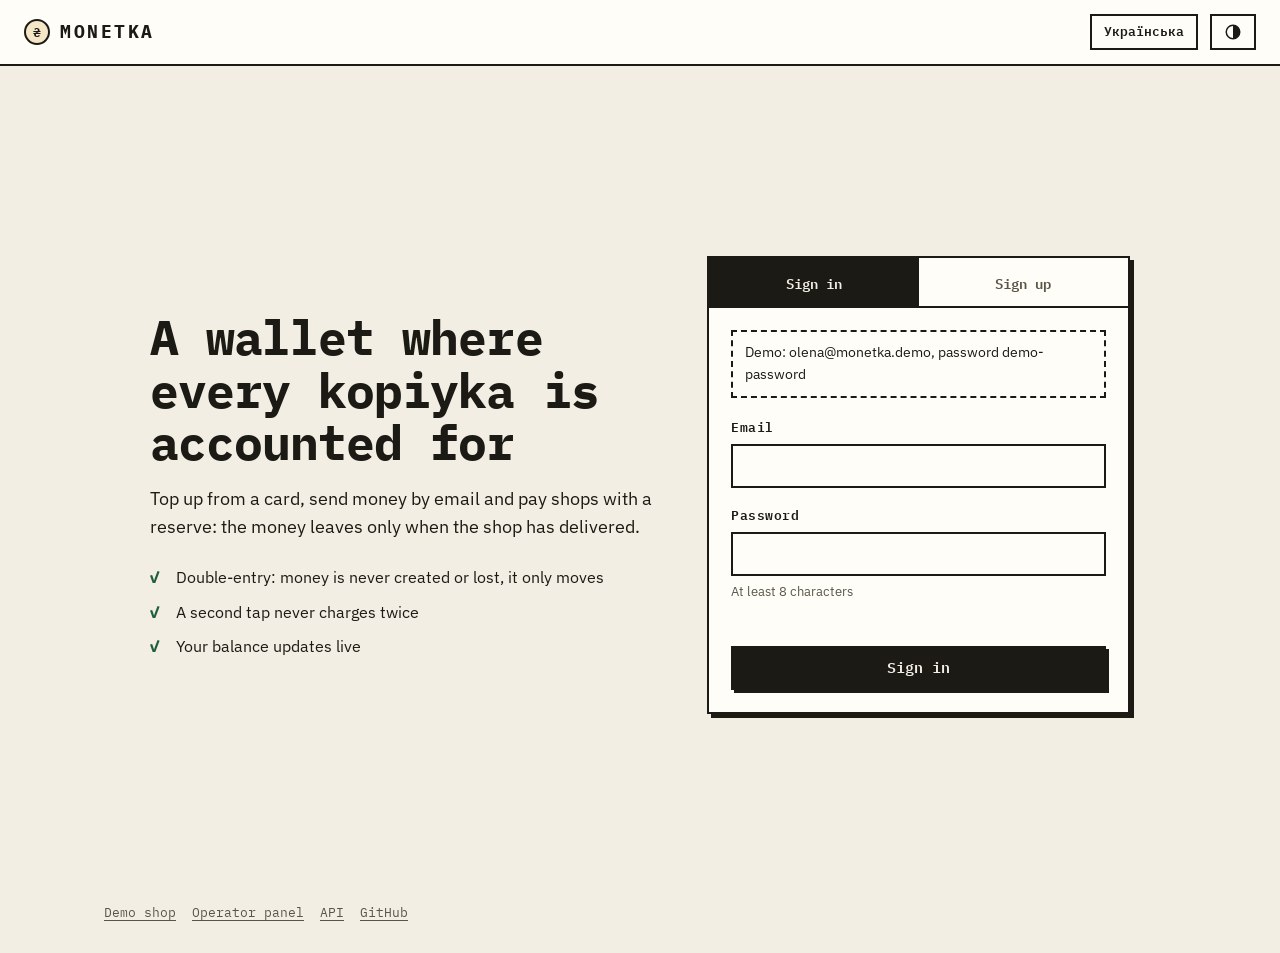
==== app/web/static/index.html @ 795eea0b "feat: add sign-in page" ====
<!doctype html>
<html lang="uk">
<head>
<meta charset="utf-8">
<meta name="viewport" content="width=device-width, initial-scale=1">
<link rel="icon" href="assets/favicon.svg" type="image/svg+xml">
<link rel="preconnect" href="https://fonts.googleapis.com">
<link rel="preconnect" href="https://fonts.gstatic.com" crossorigin>
<link rel="stylesheet" href="https://fonts.googleapis.com/css2?family=IBM+Plex+Mono:wght@400;600;700&family=IBM+Plex+Sans:wght@400;600&display=swap">
<link rel="stylesheet" href="assets/css/monetka.css">
<title>Monetka</title>
<meta name="description" content="Monetka: a digital wallet on a double-entry ledger">
</head>
<body>
<a class="skip" href="#main" data-i18n="skip">Skip to content</a>
<header class="topbar">
  <a class="logo" href="index.html"><span class="coin" aria-hidden="true">₴</span>Monetka</a>
  <button class="btn small ghost" type="button" data-action="lang" data-i18n="nav.lang">English</button>
  <button class="btn small ghost" type="button" data-action="theme" data-i18n-label="nav.theme" aria-label="Switch theme"><svg viewBox="0 0 24 24" aria-hidden="true"><circle cx="12" cy="12" r="9" fill="none" stroke="currentColor" stroke-width="2"/><path d="M12 3a9 9 0 0 1 0 18z" fill="currentColor"/></svg></button>
</header>
<main id="main" class="auth">
  <div class="auth-wrap">
    <section>
      <h1 data-i18n="auth.title"></h1>
      <p class="lead" data-i18n="auth.lead"></p>
      <ul class="facts">
        <li data-i18n="auth.fact1"></li>
        <li data-i18n="auth.fact2"></li>
        <li data-i18n="auth.fact3"></li>
      </ul>
    </section>
    <section class="card">
      <div class="tabs" role="tablist">
        <button type="button" role="tab" id="tab-in" aria-selected="true" aria-controls="auth-form" data-mode="in" data-i18n="auth.signin"></button>
        <button type="button" role="tab" id="tab-up" aria-selected="false" aria-controls="auth-form" data-mode="up" data-i18n="auth.signup"></button>
      </div>
      <p class="demo-note" data-i18n="auth.demo"></p>
      <form id="auth-form" role="tabpanel" aria-labelledby="tab-in" novalidate>
        <div class="field">
          <label for="email" data-i18n="auth.email"></label>
          <input id="email" name="email" type="email" autocomplete="username" required>
        </div>
        <div class="field">
          <label for="password" data-i18n="auth.password"></label>
          <input id="password" name="password" type="password" autocomplete="current-password" minlength="8" required aria-describedby="password-hint">
          <span class="hint" id="password-hint" data-i18n="auth.passwordHint"></span>
        </div>
        <p class="form-error" role="alert"></p>
        <button class="btn primary" type="submit" data-i18n="auth.submitIn" style="width:100%"></button>
      </form>
    </section>
  </div>
</main>
<footer class="site">
  <a href="shop.html" data-i18n="nav.shop"></a>
  <a href="ops.html" data-i18n="nav.ops"></a>
  <a href="/docs" data-i18n="nav.api" id="api-link"></a>
  <a href="https://github.com/ZamotVlad/monetka">GitHub</a>
</footer>
<script type="module" src="assets/js/auth.js"></script>
</body>
</html>
---- app/web/static/assets/css/monetka.css ----
/* Monetka: a ledger book on paper. Thick rules, offset shadows, numbers in mono. */

:root {
  --paper: #f3eee3;
  --card: #fffdf7;
  --ink: #1c1a15;
  --muted: #5b5548;
  --rule: #d8cfbb;
  --green: #1f5f3b;
  --green-soft: #dcebdf;
  --red: #9c2418;
  --red-soft: #f6dfda;
  --amber: #82460a;
  --amber-soft: #f6e6c8;
  --focus: #c2410c;
  --shadow: 4px 4px 0 var(--ink);
  --mono: "IBM Plex Mono", ui-monospace, Menlo, Consolas, monospace;
  --sans: "IBM Plex Sans", system-ui, -apple-system, "Segoe UI", sans-serif;
  color-scheme: light;
}

@media (prefers-color-scheme: dark) {
  :root:not([data-theme="light"]) {
    --paper: #15130f;
    --card: #1f1c16;
    --ink: #efe8d8;
    --muted: #b3aa96;
    --rule: #3b362c;
    --green: #7ed3a0;
    --green-soft: #1d3326;
    --red: #ff9888;
    --red-soft: #3b201c;
    --amber: #f2b766;
    --amber-soft: #3a2c16;
    --focus: #fb923c;
    color-scheme: dark;
  }
}

:root[data-theme="dark"] {
  --paper: #15130f;
  --card: #1f1c16;
  --ink: #efe8d8;
  --muted: #b3aa96;
  --rule: #3b362c;
  --green: #7ed3a0;
  --green-soft: #1d3326;
  --red: #ff9888;
  --red-soft: #3b201c;
  --amber: #f2b766;
  --amber-soft: #3a2c16;
  --focus: #fb923c;
  color-scheme: dark;
}

* { box-sizing: border-box; }

[hidden] { display: none !important; }

html { -webkit-text-size-adjust: 100%; }

body {
  margin: 0;
  background: var(--paper);
  color: var(--ink);
  font: 16px/1.55 var(--sans);
  min-height: 100vh;
}

a { color: inherit; text-underline-offset: 3px; }

:focus-visible { outline: 3px solid var(--focus); outline-offset: 2px; }

.sr-only {
  position: absolute; width: 1px; height: 1px; padding: 0; margin: -1px;
  overflow: hidden; clip: rect(0 0 0 0); white-space: nowrap; border: 0;
}

.skip {
  position: absolute; left: 16px; top: -48px; z-index: 10;
  background: var(--ink); color: var(--paper); padding: 8px 12px;
}
.skip:focus { top: 8px; }

/* Header */

.topbar {
  display: flex; align-items: center; gap: 12px; flex-wrap: wrap;
  padding: 14px 24px; border-bottom: 2px solid var(--ink); background: var(--card);
}

.logo {
  display: inline-flex; align-items: center; gap: 10px; margin-right: auto;
  font: 700 18px/1 var(--mono); letter-spacing: .14em; text-transform: uppercase;
  text-decoration: none;
}

.logo .coin {
  width: 26px; height: 26px; border: 2px solid var(--ink); border-radius: 50%;
  display: grid; place-items: center; font-size: 13px; letter-spacing: 0;
  background: var(--amber-soft);
}

.topbar .who { font: 13px var(--mono); color: var(--muted); }

/* Buttons and fields */

.btn {
  display: inline-flex; align-items: center; justify-content: center; gap: 8px;
  min-height: 44px; padding: 10px 16px; cursor: pointer;
  font: 600 15px/1.2 var(--mono); color: var(--ink); text-decoration: none;
  background: var(--card); border: 2px solid var(--ink); box-shadow: 3px 3px 0 var(--ink);
  transition: transform .08s, box-shadow .08s;
}
.btn:hover { transform: translate(-1px, -1px); box-shadow: 4px 4px 0 var(--ink); }
.btn:active { transform: translate(2px, 2px); box-shadow: 1px 1px 0 var(--ink); }
.btn[disabled] { opacity: .55; cursor: progress; }
.btn.primary { background: var(--ink); color: var(--paper); }
.btn.good { background: var(--green); color: var(--card); border-color: var(--ink); }
.btn.small { min-height: 36px; padding: 6px 12px; font-size: 13px; box-shadow: 2px 2px 0 var(--ink); }
.btn.ghost { box-shadow: none; }
.btn svg { width: 18px; height: 18px; }

.field { display: grid; gap: 6px; margin-bottom: 16px; }
.field label { font: 600 13px var(--mono); letter-spacing: .04em; }
.field .hint { font-size: 13px; color: var(--muted); }

input, select, textarea {
  width: 100%; min-height: 44px; padding: 10px 12px;
  font: 16px var(--sans); color: var(--ink);
  background: var(--card); border: 2px solid var(--ink); border-radius: 0;
}
input.money { font-family: var(--mono); font-size: 20px; }

/* Layout */

.page { max-width: 1120px; margin: 0 auto; padding: 28px 24px 64px; }

.grid { display: grid; gap: 24px; grid-template-columns: minmax(0, 1fr) 340px; align-items: start; }
.stack { display: grid; gap: 24px; }

.card {
  background: var(--card); border: 2px solid var(--ink); box-shadow: var(--shadow);
  padding: 22px;
}

.card h2, .section-title {
  margin: 0 0 14px; font: 700 13px/1.3 var(--mono);
  letter-spacing: .14em; text-transform: uppercase;
}

.muted { color: var(--muted); }
.mono { font-family: var(--mono); }

/* Balance */

.balance { display: grid; gap: 18px; }
.balance .label { font: 13px var(--mono); color: var(--muted); }
.balance .main { font: 700 clamp(36px, 7vw, 56px)/1.05 var(--mono); letter-spacing: -.02em; }
.balance .split { display: grid; grid-template-columns: repeat(2, minmax(0, 1fr)); border-top: 2px solid var(--ink); }
.balance .split > div { padding-top: 12px; }
.balance .split > div + div { border-left: 2px dashed var(--rule); padding-left: 16px; }
.balance .split .value { font: 600 20px var(--mono); }
.actions { display: flex; flex-wrap: wrap; gap: 12px; }

/* Request cards */

.request {
  border: 2px solid var(--ink); background: var(--amber-soft);
  padding: 16px; display: grid; gap: 10px;
}
.request + .request { margin-top: 14px; }
.request .head { display: flex; justify-content: space-between; gap: 12px; align-items: baseline; flex-wrap: wrap; }
.request .shop { font: 700 16px var(--mono); }
.request .sum { font: 700 22px var(--mono); }
.request p { margin: 0; font-size: 14px; }
.request .row { display: flex; gap: 10px; flex-wrap: wrap; }

.reserve { padding: 12px 0; border-bottom: 1px dashed var(--rule); display: grid; gap: 2px; }
.reserve:last-child { border-bottom: 0; }
.reserve .top { display: flex; justify-content: space-between; gap: 8px; font-family: var(--mono); }

/* History: a page of a ledger book */

.history { list-style: none; margin: 0; padding: 0; }
.history li {
  display: grid; grid-template-columns: 74px minmax(0, 1fr) auto; gap: 14px; align-items: baseline;
  padding: 12px 0; border-bottom: 1px dashed var(--rule);
}
.history li:last-child { border-bottom: 0; }
.history time { font: 12px/1.3 var(--mono); color: var(--muted); }
.history .what { min-width: 0; }
.history .what strong { display: block; font-weight: 600; overflow-wrap: anywhere; }
.history .what span { font-size: 13px; color: var(--muted); overflow-wrap: anywhere; }
.amount { font: 600 16px var(--mono); white-space: nowrap; text-align: right; }
.amount.in { color: var(--green); }
.amount.out { color: var(--red); }
.amount.held { color: var(--amber); }
.amount small { display: block; font: 11px var(--mono); color: var(--muted); }

.empty { color: var(--muted); font-size: 14px; padding: 8px 0; margin: 0; }

.live { display: inline-flex; align-items: center; gap: 8px; font: 12px var(--mono); color: var(--muted); }
.live::before { content: ""; width: 9px; height: 9px; border-radius: 50%; background: var(--rule); border: 1px solid var(--ink); }
.live[data-state="on"]::before { background: var(--green); }

.banner {
  border: 2px solid var(--ink); background: var(--green-soft); padding: 12px 16px;
  font-size: 15px; margin-bottom: 24px;
}
.banner.warn { background: var(--amber-soft); }

.list-plain { list-style: none; padding: 0; margin: 0; }
.list-plain li { display: flex; justify-content: space-between; gap: 8px; padding: 8px 0; border-bottom: 1px dashed var(--rule); font-family: var(--mono); font-size: 14px; }
.list-plain li:last-child { border-bottom: 0; }

/* Dialogs */

dialog {
  width: min(440px, calc(100vw - 32px)); padding: 0; color: var(--ink);
  background: var(--card); border: 2px solid var(--ink); box-shadow: 8px 8px 0 var(--ink);
}
dialog::backdrop { background: rgb(20 18 14 / .45); }
dialog form { padding: 24px; }
dialog h2 { margin: 0 0 18px; font: 700 18px var(--mono); }
dialog .row { display: flex; gap: 10px; justify-content: flex-end; flex-wrap: wrap; margin-top: 8px; }
.form-error { color: var(--red); font-size: 14px; min-height: 1.4em; margin: 0 0 8px; }

/* Toasts */

.toasts { position: fixed; right: 16px; bottom: 16px; display: grid; gap: 10px; z-index: 20; max-width: calc(100vw - 32px); }
.toast { background: var(--card); border: 2px solid var(--ink); box-shadow: 4px 4px 0 var(--ink); padding: 10px 14px; font-size: 14px; }
.toast.bad { background: var(--red-soft); }
.toast.good { background: var(--green-soft); }

/* Sign-in page */

.auth { min-height: calc(100vh - 62px); display: grid; place-items: center; padding: 32px 16px; }
.auth-wrap { width: min(980px, 100%); display: grid; grid-template-columns: 1.1fr .9fr; gap: 40px; align-items: center; }
.auth h1 { font: 700 clamp(32px, 5vw, 48px)/1.1 var(--mono); margin: 0 0 16px; letter-spacing: -.02em; }
.auth .lead { font-size: 18px; margin: 0 0 24px; max-width: 46ch; }
.facts { list-style: none; padding: 0; margin: 0; display: grid; gap: 10px; }
.facts li { padding-left: 26px; position: relative; }
.facts li::before { content: "✓"; position: absolute; left: 0; font-family: var(--mono); font-weight: 700; color: var(--green); }
.tabs { display: grid; grid-template-columns: 1fr 1fr; margin: -22px -22px 22px; border-bottom: 2px solid var(--ink); }
.tabs button { min-height: 48px; font: 600 14px var(--mono); background: transparent; color: var(--muted); border: 0; cursor: pointer; }
.tabs button[aria-selected="true"] { background: var(--ink); color: var(--paper); }
.demo-note { font-size: 14px; border: 2px dashed var(--ink); padding: 10px 12px; margin-bottom: 18px; }

/* Operator panel */

.tiles { display: grid; grid-template-columns: repeat(4, minmax(0, 1fr)); gap: 16px; }
.tile { background: var(--card); border: 2px solid var(--ink); padding: 14px; }
.tile .label { font: 12px var(--mono); color: var(--muted); text-transform: uppercase; letter-spacing: .08em; }
.tile .value { font: 700 22px var(--mono); margin-top: 4px; overflow-wrap: anywhere; }
.tile.ok { background: var(--green-soft); }
.tile.bad { background: var(--red-soft); }

.table-wrap { overflow-x: auto; }
table.journal { width: 100%; border-collapse: collapse; font: 14px var(--mono); }
.journal th { text-align: left; font-size: 12px; text-transform: uppercase; letter-spacing: .08em; border-bottom: 2px solid var(--ink); padding: 8px; }
.journal td { padding: 6px 8px; border-bottom: 1px dashed var(--rule); vertical-align: top; }
.journal td.num, .journal th.num { text-align: right; white-space: nowrap; }
.journal tbody tr.txn td { border-top: 2px solid var(--ink); font-weight: 700; padding-top: 10px; }
.journal tbody tr.sum td { color: var(--green); font-size: 12px; }

footer.site { max-width: 1120px; margin: 0 auto; padding: 0 24px 32px; font: 13px var(--mono); color: var(--muted); display: flex; gap: 16px; flex-wrap: wrap; }

@media (max-width: 900px) {
  .grid, .auth-wrap { grid-template-columns: 1fr; }
  .tiles { grid-template-columns: repeat(2, minmax(0, 1fr)); }
}

@media (max-width: 520px) {
  .topbar { padding: 12px 16px; }
  .topbar .who { display: none; }
  .page { padding: 20px 16px 48px; }
  .card { padding: 18px; }
  .history li { grid-template-columns: minmax(0, 1fr) auto; }
  .history time { grid-column: 1 / -1; }
  .actions .btn { flex: 1 1 100%; }
  .tabs { margin: -18px -18px 18px; }
}

@media (prefers-reduced-motion: reduce) {
  * { transition: none !important; animation: none !important; scroll-behavior: auto !important; }
}
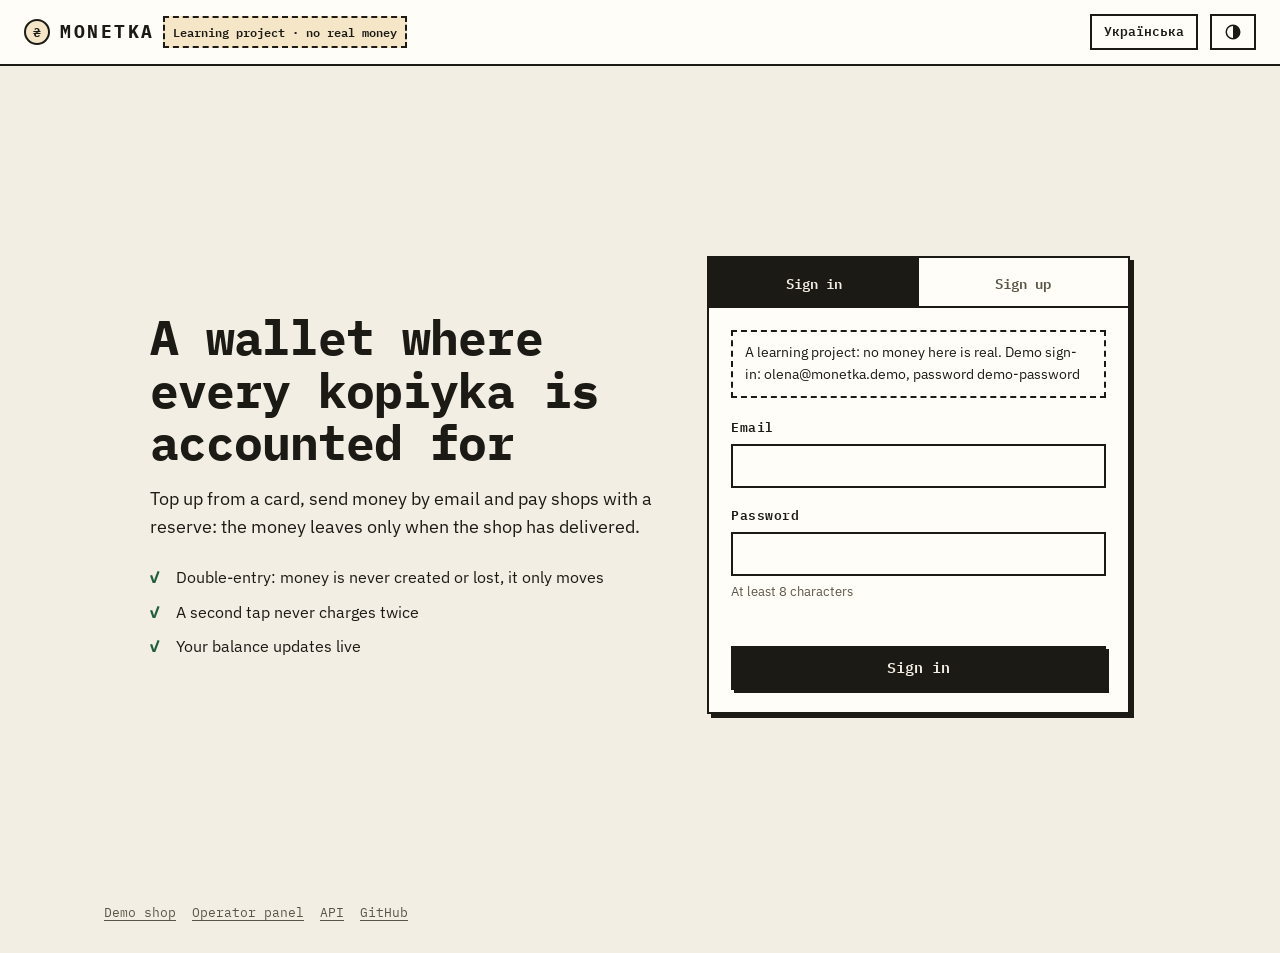
==== commit bf5c99dc: "feat: mark the app as a learning project and add test money button" ====
--- a/app/web/static/index.html
+++ b/app/web/static/index.html
@@ -15,6 +15,7 @@
 <a class="skip" href="#main" data-i18n="skip">Skip to content</a>
 <header class="topbar">
   <a class="logo" href="index.html"><span class="coin" aria-hidden="true">₴</span>Monetka</a>
+  <span class="badge" data-i18n="nav.badge">Learning project · no real money</span>
   <button class="btn small ghost" type="button" data-action="lang" data-i18n="nav.lang">English</button>
   <button class="btn small ghost" type="button" data-action="theme" data-i18n-label="nav.theme" aria-label="Switch theme"><svg viewBox="0 0 24 24" aria-hidden="true"><circle cx="12" cy="12" r="9" fill="none" stroke="currentColor" stroke-width="2"/><path d="M12 3a9 9 0 0 1 0 18z" fill="currentColor"/></svg></button>
 </header>
--- a/app/web/static/assets/css/monetka.css
+++ b/app/web/static/assets/css/monetka.css
@@ -101,6 +101,13 @@
   background: var(--amber-soft);
 }
 
+.badge {
+  font: 600 12px var(--mono); padding: 4px 8px; margin-right: auto;
+  border: 2px dashed var(--ink); background: var(--amber-soft);
+}
+.logo + .badge { margin-left: -4px; }
+.topbar:has(.badge) .logo { margin-right: 0; }
+
 .topbar .who { font: 13px var(--mono); color: var(--muted); }
 
 /* Buttons and fields */
@@ -273,7 +280,14 @@
 
 @media (max-width: 520px) {
   .topbar { padding: 12px 16px; }
-  .topbar .who { display: none; }
+  .badge {
+  font: 600 12px var(--mono); padding: 4px 8px; margin-right: auto;
+  border: 2px dashed var(--ink); background: var(--amber-soft);
+}
+.logo + .badge { margin-left: -4px; }
+.topbar:has(.badge) .logo { margin-right: 0; }
+
+.topbar .who { display: none; }
   .page { padding: 20px 16px 48px; }
   .card { padding: 18px; }
   .history li { grid-template-columns: minmax(0, 1fr) auto; }
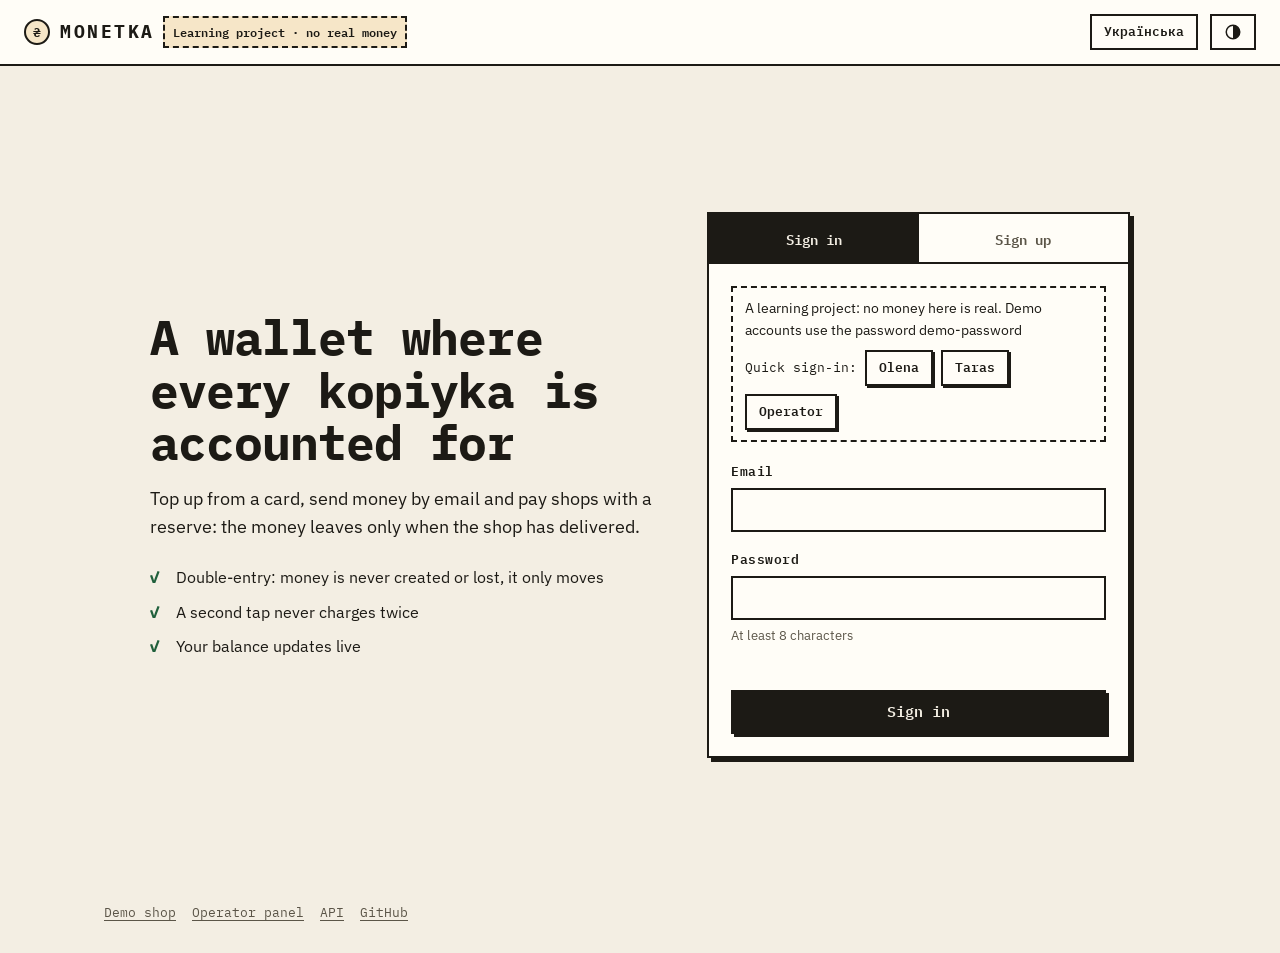
==== commit abae90c3: "fix: send signed-out visitors of the operator panel to an operator sign-in" ====
--- a/app/web/static/index.html
+++ b/app/web/static/index.html
@@ -35,7 +35,16 @@
         <button type="button" role="tab" id="tab-in" aria-selected="true" aria-controls="auth-form" data-mode="in" data-i18n="auth.signin"></button>
         <button type="button" role="tab" id="tab-up" aria-selected="false" aria-controls="auth-form" data-mode="up" data-i18n="auth.signup"></button>
       </div>
-      <p class="demo-note" data-i18n="auth.demo"></p>
+      <div class="demo-note">
+        <p data-i18n="auth.demo"></p>
+        <div class="quick">
+          <span data-i18n="auth.quick"></span>
+          <button class="btn small" type="button" data-as="olena@monetka.demo" data-i18n="auth.olena"></button>
+          <button class="btn small" type="button" data-as="taras@monetka.demo" data-i18n="auth.taras"></button>
+          <button class="btn small" type="button" data-as="ops@monetka.demo" data-i18n="auth.operator"></button>
+        </div>
+      </div>
+      <p class="banner warn" id="ops-hint" hidden data-i18n="auth.opsHint"></p>
       <form id="auth-form" role="tabpanel" aria-labelledby="tab-in" novalidate>
         <div class="field">
           <label for="email" data-i18n="auth.email"></label>
--- a/app/web/static/assets/css/monetka.css
+++ b/app/web/static/assets/css/monetka.css
@@ -203,6 +203,8 @@
 .amount.in { color: var(--green); }
 .amount.out { color: var(--red); }
 .amount.held { color: var(--amber); }
+.amount.muted { color: var(--muted); text-decoration: line-through; }
+.amount.muted small { text-decoration: none; }
 .amount small { display: block; font: 11px var(--mono); color: var(--muted); }
 
 .empty { color: var(--muted); font-size: 14px; padding: 8px 0; margin: 0; }
@@ -253,6 +255,8 @@
 .tabs button { min-height: 48px; font: 600 14px var(--mono); background: transparent; color: var(--muted); border: 0; cursor: pointer; }
 .tabs button[aria-selected="true"] { background: var(--ink); color: var(--paper); }
 .demo-note { font-size: 14px; border: 2px dashed var(--ink); padding: 10px 12px; margin-bottom: 18px; }
+.demo-note p { margin: 0 0 8px; }
+.quick { display: flex; flex-wrap: wrap; gap: 8px; align-items: center; font: 13px var(--mono); }
 
 /* Operator panel */
 
@@ -271,6 +275,17 @@
 .journal tbody tr.txn td { border-top: 2px solid var(--ink); font-weight: 700; padding-top: 10px; }
 .journal tbody tr.sum td { color: var(--green); font-size: 12px; }
 
+.menu { border: 2px solid var(--ink); padding: 8px 12px 4px; margin: 0 0 12px; }
+.menu legend { font: 600 13px var(--mono); padding: 0 6px; }
+.menu ul { list-style: none; margin: 0; padding: 0; }
+.menu li { display: grid; grid-template-columns: minmax(0, 1fr) auto auto; gap: 10px; align-items: center; padding: 8px 0; border-bottom: 1px dashed var(--rule); }
+.menu li:last-child { border-bottom: 0; }
+.menu .price { font: 14px var(--mono); color: var(--muted); }
+.stepper { display: inline-flex; align-items: center; gap: 6px; }
+.stepper button { width: 32px; height: 32px; padding: 0; min-height: 0; }
+.stepper output { min-width: 1.5em; text-align: center; font: 600 15px var(--mono); }
+.cart-total { display: flex; justify-content: space-between; font-family: var(--mono); margin: 0 0 16px; }
+
 footer.site { max-width: 1120px; margin: 0 auto; padding: 0 24px 32px; font: 13px var(--mono); color: var(--muted); display: flex; gap: 16px; flex-wrap: wrap; }
 
 @media (max-width: 900px) {
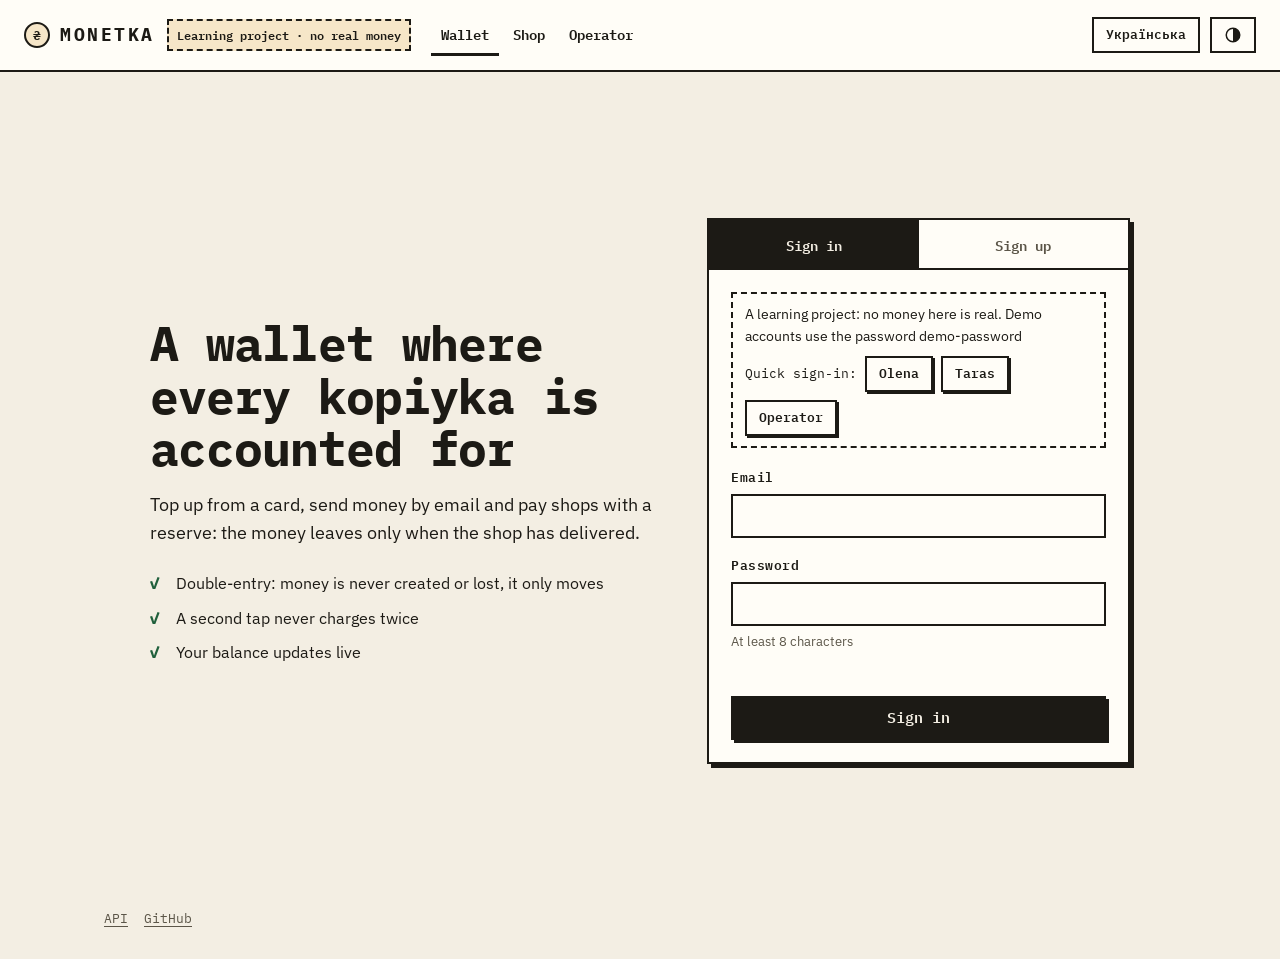
==== commit cf746028: "feat: add navigation between wallet, shop and operator panel" ====
--- a/app/web/static/index.html
+++ b/app/web/static/index.html
@@ -14,10 +14,18 @@
 <body>
 <a class="skip" href="#main" data-i18n="skip">Skip to content</a>
 <header class="topbar">
-  <a class="logo" href="index.html"><span class="coin" aria-hidden="true">₴</span>Monetka</a>
+  <a class="logo" href="app.html"><span class="coin" aria-hidden="true">₴</span>Monetka</a>
   <span class="badge" data-i18n="nav.badge">Learning project · no real money</span>
-  <button class="btn small ghost" type="button" data-action="lang" data-i18n="nav.lang">English</button>
-  <button class="btn small ghost" type="button" data-action="theme" data-i18n-label="nav.theme" aria-label="Switch theme"><svg viewBox="0 0 24 24" aria-hidden="true"><circle cx="12" cy="12" r="9" fill="none" stroke="currentColor" stroke-width="2"/><path d="M12 3a9 9 0 0 1 0 18z" fill="currentColor"/></svg></button>
+  <nav class="mainnav" data-i18n-label="nav.sections" aria-label="Sections">
+    <a href="app.html" data-i18n="nav.wallet">Wallet</a>
+    <a href="shop.html" data-i18n="nav.shop">Demo shop</a>
+    <a href="ops.html" data-i18n="nav.ops">Operator panel</a>
+  </nav>
+  <div class="tools">
+    <button class="btn small ghost" type="button" data-action="lang" data-i18n="nav.lang">English</button>
+    <button class="btn small ghost" type="button" data-action="theme" data-i18n-label="nav.theme" aria-label="Switch theme"><svg viewBox="0 0 24 24" aria-hidden="true"><circle cx="12" cy="12" r="9" fill="none" stroke="currentColor" stroke-width="2"/><path d="M12 3a9 9 0 0 1 0 18z" fill="currentColor"/></svg></button>
+    <button class="btn small" type="button" data-action="signout" data-i18n="nav.signout" hidden></button>
+  </div>
 </header>
 <main id="main" class="auth">
   <div class="auth-wrap">
@@ -62,8 +70,6 @@
   </div>
 </main>
 <footer class="site">
-  <a href="shop.html" data-i18n="nav.shop"></a>
-  <a href="ops.html" data-i18n="nav.ops"></a>
   <a href="/docs" data-i18n="nav.api" id="api-link"></a>
   <a href="https://github.com/ZamotVlad/monetka">GitHub</a>
 </footer>
--- a/app/web/static/assets/css/monetka.css
+++ b/app/web/static/assets/css/monetka.css
@@ -90,7 +90,7 @@
 }
 
 .logo {
-  display: inline-flex; align-items: center; gap: 10px; margin-right: auto;
+  display: inline-flex; align-items: center; gap: 10px;
   font: 700 18px/1 var(--mono); letter-spacing: .14em; text-transform: uppercase;
   text-decoration: none;
 }
@@ -102,11 +102,19 @@
 }
 
 .badge {
-  font: 600 12px var(--mono); padding: 4px 8px; margin-right: auto;
+  font: 600 12px var(--mono); padding: 4px 8px;
   border: 2px dashed var(--ink); background: var(--amber-soft);
 }
-.logo + .badge { margin-left: -4px; }
-.topbar:has(.badge) .logo { margin-right: 0; }
+
+.mainnav { display: flex; gap: 4px; flex-wrap: wrap; margin-left: 8px; }
+.mainnav a {
+  font: 600 14px var(--mono); text-decoration: none; padding: 8px 10px;
+  border-bottom: 3px solid transparent;
+}
+.mainnav a:hover { border-bottom-color: var(--rule); }
+.mainnav a[aria-current="page"] { border-bottom-color: var(--ink); }
+
+.tools { display: flex; align-items: center; gap: 10px; margin-left: auto; flex-wrap: wrap; }
 
 .topbar .who { font: 13px var(--mono); color: var(--muted); }
 
@@ -286,7 +294,13 @@
 .stepper output { min-width: 1.5em; text-align: center; font: 600 15px var(--mono); }
 .cart-total { display: flex; justify-content: space-between; font-family: var(--mono); margin: 0 0 16px; }
 
+.steps { margin: 0 0 18px; padding-left: 20px; font-size: 14px; display: grid; gap: 4px; }
+
 footer.site { max-width: 1120px; margin: 0 auto; padding: 0 24px 32px; font: 13px var(--mono); color: var(--muted); display: flex; gap: 16px; flex-wrap: wrap; }
+
+@media (max-width: 1100px) {
+  .topbar .who { display: none; }
+}
 
 @media (max-width: 900px) {
   .grid, .auth-wrap { grid-template-columns: 1fr; }
@@ -296,11 +310,19 @@
 @media (max-width: 520px) {
   .topbar { padding: 12px 16px; }
   .badge {
-  font: 600 12px var(--mono); padding: 4px 8px; margin-right: auto;
+  font: 600 12px var(--mono); padding: 4px 8px;
   border: 2px dashed var(--ink); background: var(--amber-soft);
 }
-.logo + .badge { margin-left: -4px; }
-.topbar:has(.badge) .logo { margin-right: 0; }
+
+.mainnav { display: flex; gap: 4px; flex-wrap: wrap; margin-left: 8px; }
+.mainnav a {
+  font: 600 14px var(--mono); text-decoration: none; padding: 8px 10px;
+  border-bottom: 3px solid transparent;
+}
+.mainnav a:hover { border-bottom-color: var(--rule); }
+.mainnav a[aria-current="page"] { border-bottom-color: var(--ink); }
+
+.tools { display: flex; align-items: center; gap: 10px; margin-left: auto; flex-wrap: wrap; }
 
 .topbar .who { display: none; }
   .page { padding: 20px 16px 48px; }
